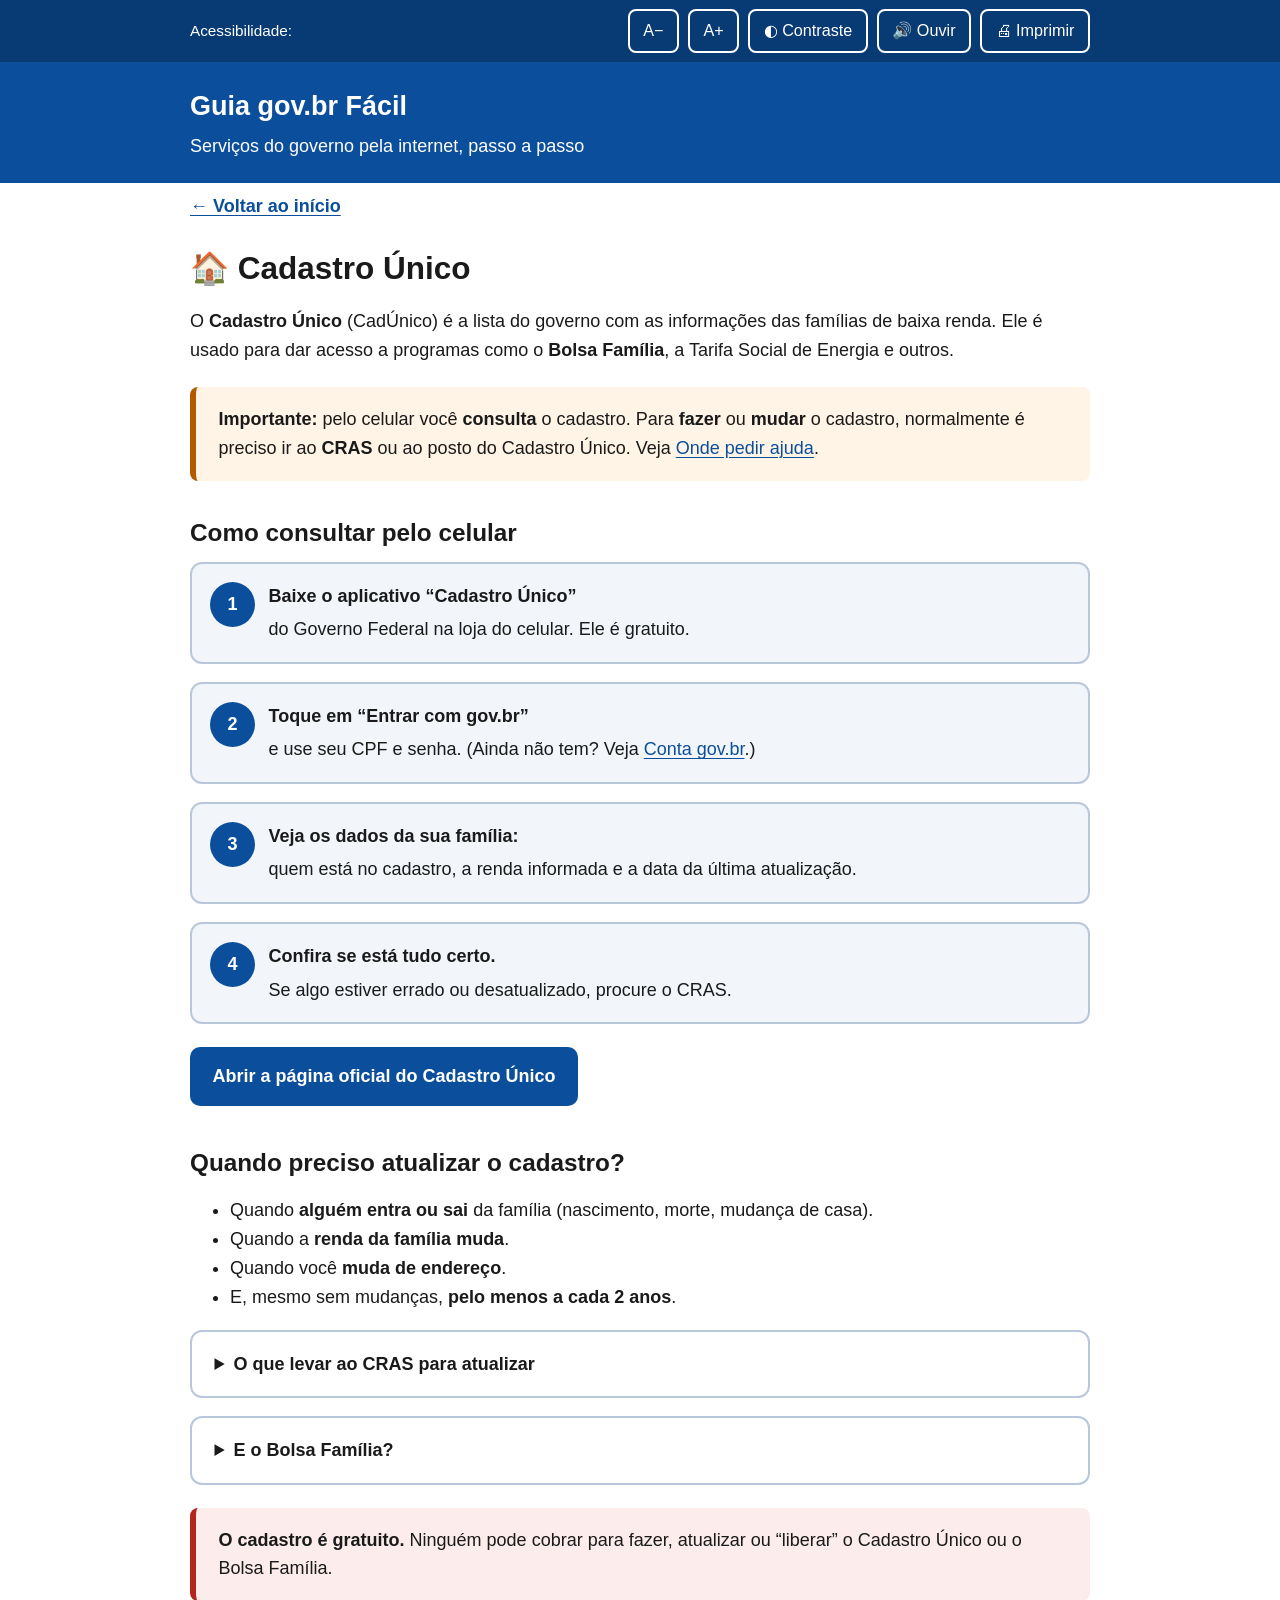
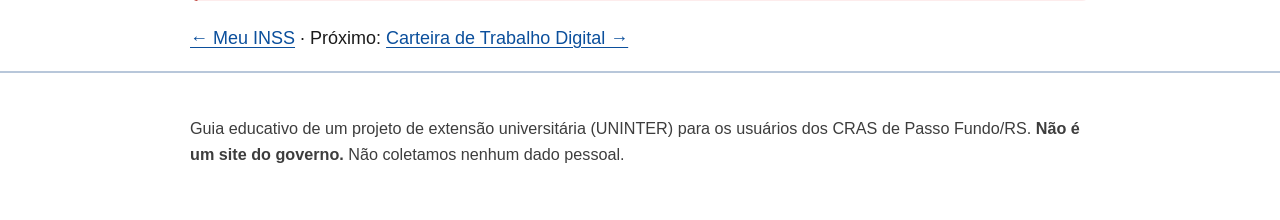
==== cadastro-unico.html @ 344e07c2 "Primeira versão do Guia gov.br Fácil Guia acessível com passo a passo para conta gov.br, Meu INSS, C" ====
<!DOCTYPE html>
<html lang="pt-BR">
<head>
  <meta charset="utf-8">
  <meta name="viewport" content="width=device-width, initial-scale=1">
  <title>Cadastro Único — Guia gov.br Fácil</title>
  <meta name="description" content="Como consultar o Cadastro Único pelo celular e quando é preciso ir ao CRAS, em linguagem simples.">
  <link rel="stylesheet" href="css/style.css">
  <script src="js/acessibilidade.js"></script>
</head>
<body>
  <a class="pular" href="#conteudo">Pular para o conteúdo</a>
  <div id="barra-acess" class="barra-acess" role="region" aria-label="Recursos de acessibilidade"></div>

  <header class="topo">
    <div class="container">
      <p class="marca"><a href="index.html">Guia gov.br Fácil</a></p>
      <p>Serviços do governo pela internet, passo a passo</p>
    </div>
  </header>

  <main id="conteudo" class="container" tabindex="-1">
    <a class="voltar" href="index.html">← Voltar ao início</a>
    <h1>🏠 Cadastro Único</h1>

    <p>O <strong>Cadastro Único</strong> (CadÚnico) é a lista do governo com as informações das famílias de baixa renda. Ele é usado para dar acesso a programas como o <strong>Bolsa Família</strong>, a Tarifa Social de Energia e outros.</p>

    <div class="aviso">
      <p><strong>Importante:</strong> pelo celular você <strong>consulta</strong> o cadastro. Para <strong>fazer</strong> ou <strong>mudar</strong> o cadastro, normalmente é preciso ir ao <strong>CRAS</strong> ou ao posto do Cadastro Único. Veja <a href="ajuda.html">Onde pedir ajuda</a>.</p>
    </div>

    <h2>Como consultar pelo celular</h2>
    <ol class="passos">
      <li><strong>Baixe o aplicativo “Cadastro Único”</strong> do Governo Federal na loja do celular. Ele é gratuito.</li>
      <li><strong>Toque em “Entrar com gov.br”</strong> e use seu CPF e senha. (Ainda não tem? Veja <a href="conta-govbr.html">Conta gov.br</a>.)</li>
      <li><strong>Veja os dados da sua família:</strong> quem está no cadastro, a renda informada e a data da última atualização.</li>
      <li><strong>Confira se está tudo certo.</strong> Se algo estiver errado ou desatualizado, procure o CRAS.</li>
    </ol>

    <p class="nao-imprimir"><a class="botao" href="https://www.gov.br/mds/pt-br/acoes-e-programas/cadastro-unico" rel="noopener">Abrir a página oficial do Cadastro Único</a></p>

    <h2>Quando preciso atualizar o cadastro?</h2>
    <ul>
      <li>Quando <strong>alguém entra ou sai</strong> da família (nascimento, morte, mudança de casa).</li>
      <li>Quando a <strong>renda da família muda</strong>.</li>
      <li>Quando você <strong>muda de endereço</strong>.</li>
      <li>E, mesmo sem mudanças, <strong>pelo menos a cada 2 anos</strong>.</li>
    </ul>

    <details>
      <summary>O que levar ao CRAS para atualizar</summary>
      <div>
        <ul>
          <li>Documento com foto e <strong>CPF</strong> de quem vai responder pela família.</li>
          <li><strong>CPF ou certidão</strong> de todas as pessoas da família.</li>
          <li><strong>Comprovante de endereço</strong>, se tiver.</li>
          <li>Comprovantes de renda e carteira de trabalho, se tiver.</li>
        </ul>
        <p>A lista pode mudar. Antes de ir, ligue para o CRAS e confirme.</p>
      </div>
    </details>

    <details>
      <summary>E o Bolsa Família?</summary>
      <div>
        <p>Para ver informações do Bolsa Família, use o aplicativo <strong>“Bolsa Família”</strong> do Governo Federal, entrando com a conta gov.br. Lá aparecem o valor, o calendário de pagamento e avisos.</p>
        <p>Dúvidas: ligue <span class="tel">121</span> (Ministério do Desenvolvimento e Assistência Social). A ligação é gratuita.</p>
      </div>
    </details>

    <div class="perigo">
      <p><strong>O cadastro é gratuito.</strong> Ninguém pode cobrar para fazer, atualizar ou “liberar” o Cadastro Único ou o Bolsa Família.</p>
    </div>

    <p><a href="meu-inss.html">← Meu INSS</a> · Próximo: <a href="carteira-trabalho.html">Carteira de Trabalho Digital →</a></p>
  </main>

  <footer class="rodape">
    <div class="container">
      <p>Guia educativo de um projeto de extensão universitária (UNINTER) para os usuários dos CRAS de Passo Fundo/RS. <strong>Não é um site do governo.</strong> Não coletamos nenhum dado pessoal.</p>
    </div>
  </footer>
</body>
</html>
---- css/style.css ----
/* Guia gov.br Fácil — estilos
   Cores com contraste mínimo 4.5:1 (WCAG 2.1 AA). Modo alto contraste: preto/amarelo. */

:root {
  --fundo: #ffffff;
  --texto: #1a1a1a;
  --texto-suave: #3d3d3d;
  --primaria: #0b4f9c;
  --primaria-escura: #083a73;
  --sobre-primaria: #ffffff;
  --cartao: #f2f6fb;
  --borda: #b8c7da;
  --alerta-fundo: #fff4e5;
  --alerta-borda: #b35900;
  --perigo-fundo: #fdecec;
  --perigo-borda: #b3261e;
  --ok-fundo: #e8f5e9;
  --ok-borda: #2e7d32;
  --foco: #ffbf00;
  --escala: 1;
}

html.alto-contraste {
  --fundo: #000000;
  --texto: #ffffff;
  --texto-suave: #ffffff;
  --primaria: #ffff00;
  --primaria-escura: #ffff00;
  --sobre-primaria: #000000;
  --cartao: #000000;
  --borda: #ffffff;
  --alerta-fundo: #000000;
  --alerta-borda: #ffff00;
  --perigo-fundo: #000000;
  --perigo-borda: #ffff00;
  --ok-fundo: #000000;
  --ok-borda: #ffff00;
  --foco: #00ffff;
}

* { box-sizing: border-box; }

html { font-size: calc(112.5% * var(--escala)); } /* 18px base */

body {
  margin: 0;
  background: var(--fundo);
  color: var(--texto);
  font-family: Verdana, "Segoe UI", Arial, sans-serif;
  line-height: 1.6;
}

a { color: var(--primaria); text-decoration: underline; text-underline-offset: 3px; }
html.alto-contraste a { color: #ffff00; }

:focus-visible {
  outline: 4px solid var(--foco);
  outline-offset: 3px;
}

.pular {
  position: absolute;
  left: -9999px;
  top: 0;
  background: var(--primaria);
  color: var(--sobre-primaria);
  padding: .75rem 1rem;
  z-index: 100;
}
.pular:focus { left: 1rem; top: 1rem; }

.container { max-width: 52rem; margin: 0 auto; padding: 0 1rem; }

/* Barra de acessibilidade */
.barra-acess {
  background: var(--primaria-escura);
  color: var(--sobre-primaria);
}
.barra-acess .container {
  display: flex;
  flex-wrap: wrap;
  gap: .5rem;
  padding-top: .5rem;
  padding-bottom: .5rem;
  align-items: center;
  justify-content: flex-end;
}
.barra-acess span { margin-right: auto; font-size: .85rem; }
.barra-acess button {
  font: inherit;
  font-size: .9rem;
  min-height: 44px;
  min-width: 44px;
  padding: .35rem .75rem;
  border: 2px solid var(--sobre-primaria);
  background: transparent;
  color: var(--sobre-primaria);
  border-radius: 8px;
  cursor: pointer;
}
html.alto-contraste .barra-acess { background: #000; border-bottom: 2px solid #ffff00; }
html.alto-contraste .barra-acess button { border-color: #ffff00; color: #ffff00; }
.barra-acess button[aria-pressed="true"] { background: var(--sobre-primaria); color: var(--primaria-escura); }
html.alto-contraste .barra-acess button[aria-pressed="true"] { background: #ffff00; color: #000; }

/* Cabeçalho */
.topo { background: var(--primaria); color: var(--sobre-primaria); padding: 1.25rem 0; }
html.alto-contraste .topo { background: #000; border-bottom: 2px solid #ffff00; }
.topo a { color: var(--sobre-primaria); text-decoration: none; }
.topo .marca { font-size: 1.5rem; font-weight: bold; margin: 0; }
.topo p { margin: .25rem 0 0; }

main { padding: 1.5rem 0 3rem; }

h1 { font-size: 1.75rem; line-height: 1.3; margin: .5rem 0 1rem; }
h2 { font-size: 1.35rem; line-height: 1.3; margin: 2rem 0 .75rem; }
h3 { font-size: 1.1rem; margin: 1.25rem 0 .5rem; }

.voltar {
  display: inline-block;
  margin-bottom: .5rem;
  padding: .5rem 0;
  font-weight: bold;
}

/* Menu de serviços na página inicial */
.menu-servicos { list-style: none; padding: 0; display: grid; gap: 1rem; grid-template-columns: 1fr; }
@media (min-width: 640px) { .menu-servicos { grid-template-columns: 1fr 1fr; } }
.menu-servicos a {
  display: flex;
  gap: 1rem;
  align-items: center;
  min-height: 5rem;
  padding: 1rem 1.25rem;
  background: var(--cartao);
  border: 2px solid var(--borda);
  border-radius: 12px;
  color: var(--texto);
  text-decoration: none;
  font-weight: bold;
  font-size: 1.1rem;
}
.menu-servicos a:hover { border-color: var(--primaria); }
.menu-servicos .icone { font-size: 2rem; line-height: 1; }
.menu-servicos small { display: block; font-weight: normal; font-size: .85rem; color: var(--texto-suave); }

/* Passo a passo */
ol.passos { list-style: none; padding: 0; counter-reset: passo; margin: 0; }
ol.passos > li {
  counter-increment: passo;
  position: relative;
  background: var(--cartao);
  border: 2px solid var(--borda);
  border-radius: 12px;
  padding: 1rem 1rem 1rem 4.25rem;
  margin-bottom: 1rem;
}
ol.passos > li::before {
  content: counter(passo);
  position: absolute;
  left: 1rem;
  top: 1rem;
  width: 2.5rem;
  height: 2.5rem;
  border-radius: 50%;
  background: var(--primaria);
  color: var(--sobre-primaria);
  font-weight: bold;
  display: flex;
  align-items: center;
  justify-content: center;
}
ol.passos > li strong:first-child { display: block; margin-bottom: .25rem; }

/* Caixas de aviso */
.aviso, .perigo, .dica {
  border-left: 6px solid;
  border-radius: 8px;
  padding: 1rem 1.25rem;
  margin: 1.25rem 0;
}
.aviso { background: var(--alerta-fundo); border-color: var(--alerta-borda); }
.perigo { background: var(--perigo-fundo); border-color: var(--perigo-borda); }
.dica { background: var(--ok-fundo); border-color: var(--ok-borda); }
html.alto-contraste .aviso,
html.alto-contraste .perigo,
html.alto-contraste .dica { border: 2px solid #ffff00; border-left-width: 6px; }
.aviso > :first-child, .perigo > :first-child, .dica > :first-child { margin-top: 0; }
.aviso > :last-child, .perigo > :last-child, .dica > :last-child { margin-bottom: 0; }

/* Blocos que abrem e fecham */
details {
  border: 2px solid var(--borda);
  border-radius: 12px;
  margin: 1rem 0;
  background: var(--fundo);
}
summary {
  cursor: pointer;
  padding: 1rem 1.25rem;
  font-weight: bold;
  min-height: 44px;
}
details[open] summary { border-bottom: 2px solid var(--borda); }
details > div { padding: 1rem 1.25rem; }

/* Botão de link oficial */
.botao {
  display: inline-block;
  background: var(--primaria);
  color: var(--sobre-primaria) !important;
  text-decoration: none;
  font-weight: bold;
  padding: .85rem 1.25rem;
  border-radius: 10px;
  min-height: 44px;
  margin: .25rem 0;
}
html.alto-contraste .botao { border: 2px solid #ffff00; }
.botao:hover { background: var(--primaria-escura); }

/* Lista de contatos */
.contatos { list-style: none; padding: 0; }
.contatos li {
  background: var(--cartao);
  border: 2px solid var(--borda);
  border-radius: 12px;
  padding: 1rem 1.25rem;
  margin-bottom: 1rem;
}
.tel { font-size: 1.3rem; font-weight: bold; }

/* Rodapé */
.rodape {
  border-top: 2px solid var(--borda);
  padding: 1.5rem 0 2rem;
  font-size: .9rem;
  color: var(--texto-suave);
}

/* Impressão: vira cartilha */
@media print {
  .barra-acess, .pular, .voltar, .nao-imprimir { display: none !important; }
  html { font-size: 13pt; }
  body { background: #fff; color: #000; }
  .topo { background: #fff; color: #000; border-bottom: 2px solid #000; }
  .topo a { color: #000; }
  details { border: 1px solid #000; }
  details > div { display: block !important; }
  ol.passos > li, .aviso, .perigo, .dica, .contatos li { break-inside: avoid; background: #fff; }
  a[href^="http"]::after { content: " (" attr(href) ")"; font-size: .85em; word-break: break-all; }
  .botao { background: #fff; color: #000 !important; border: 1px solid #000; }
}

@media (prefers-reduced-motion: reduce) {
  * { scroll-behavior: auto !important; transition: none !important; }
}
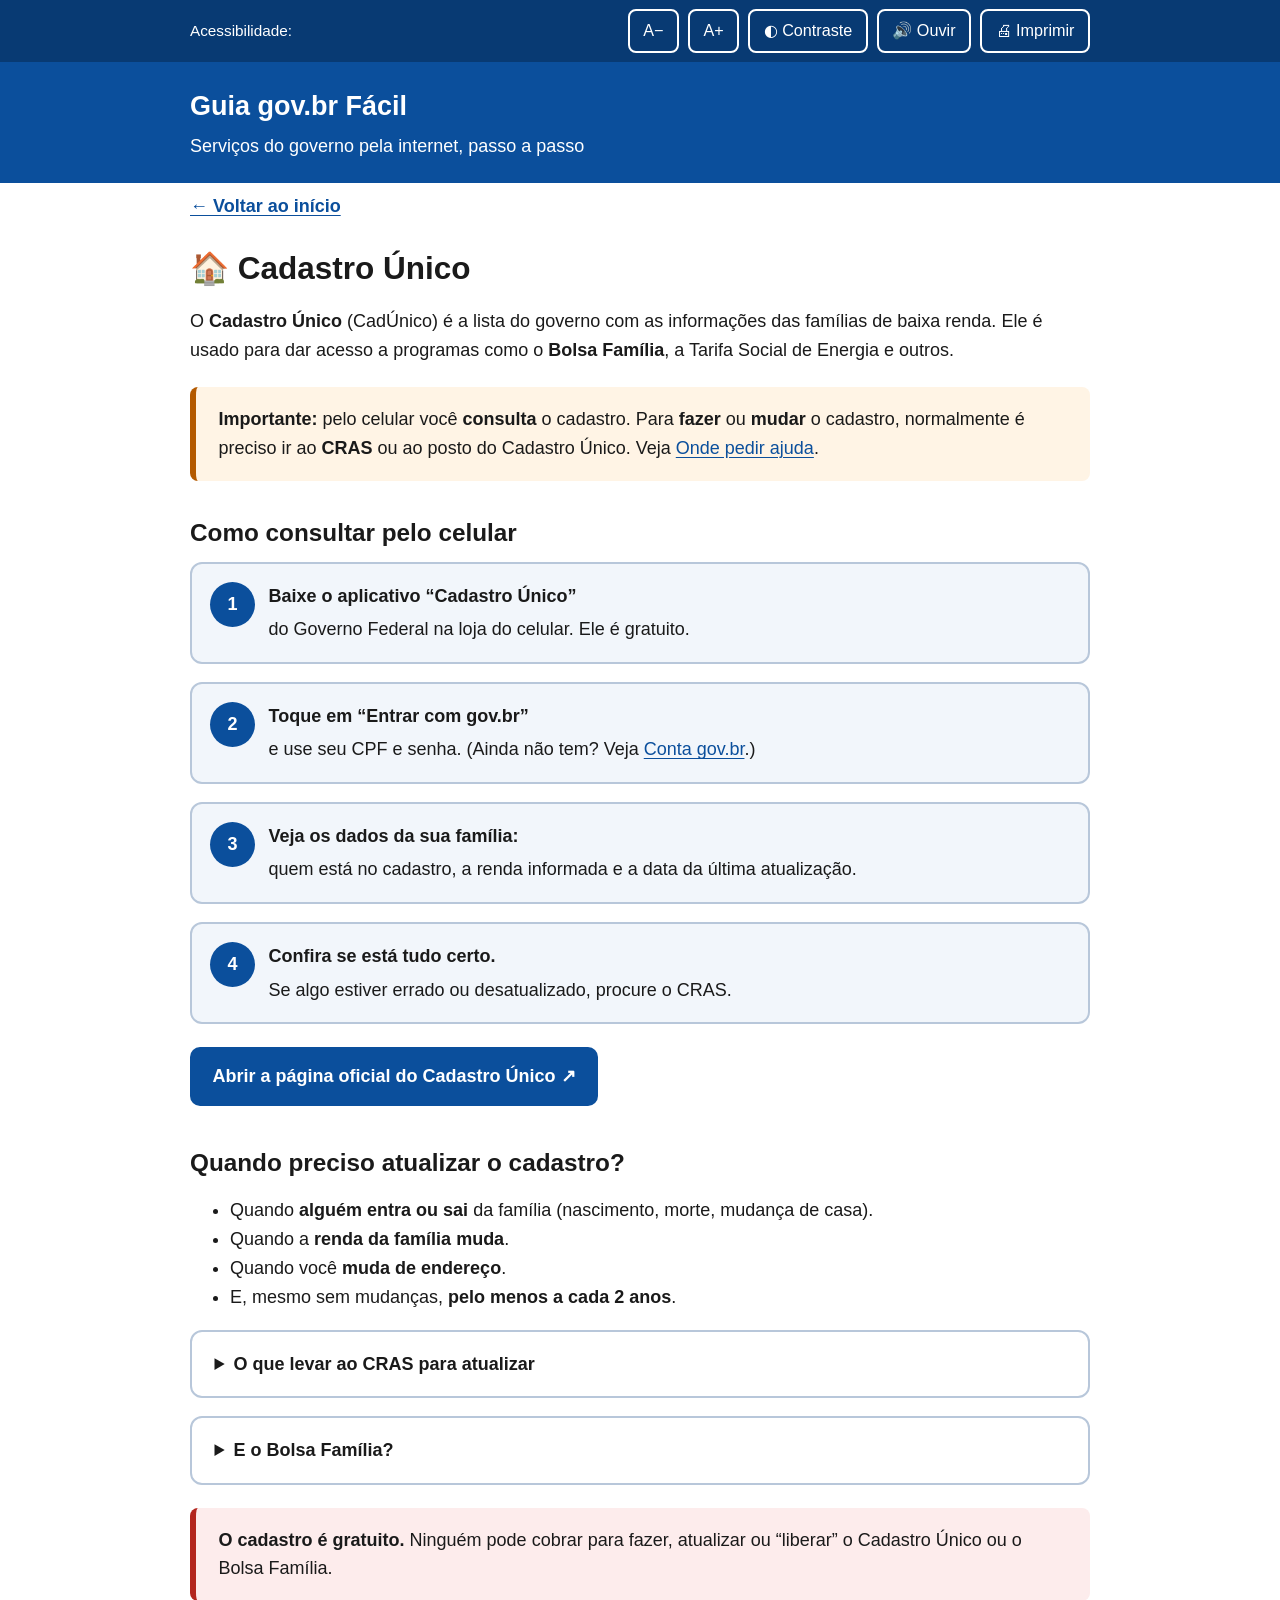
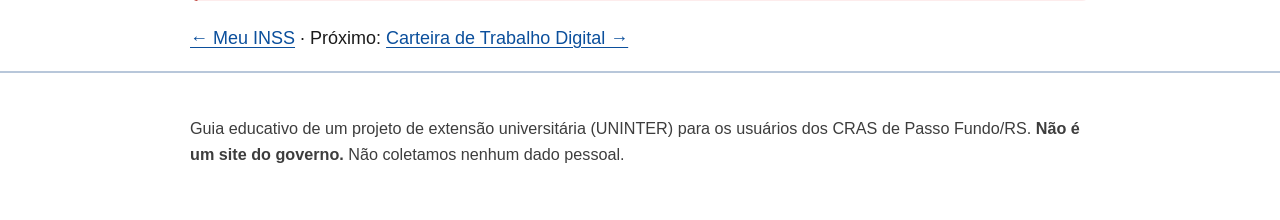
==== commit 30e80966: "Links externos abrem em nova aba" ====
--- a/cadastro-unico.html
+++ b/cadastro-unico.html
@@ -37,7 +37,7 @@
       <li><strong>Confira se está tudo certo.</strong> Se algo estiver errado ou desatualizado, procure o CRAS.</li>
     </ol>
 
-    <p class="nao-imprimir"><a class="botao" href="https://www.gov.br/mds/pt-br/acoes-e-programas/cadastro-unico" rel="noopener">Abrir a página oficial do Cadastro Único</a></p>
+    <p class="nao-imprimir"><a class="botao" href="https://www.gov.br/mds/pt-br/acoes-e-programas/cadastro-unico" target="_blank" rel="noopener noreferrer">Abrir a página oficial do Cadastro Único <span aria-hidden="true">↗</span><span class="sr-only"> (abre em nova aba)</span></a></p>
 
     <h2>Quando preciso atualizar o cadastro?</h2>
     <ul>
--- a/css/style.css
+++ b/css/style.css
@@ -71,6 +71,19 @@
 
 .container { max-width: 52rem; margin: 0 auto; padding: 0 1rem; }
 
+/* Texto só para leitores de tela */
+.sr-only {
+  position: absolute;
+  width: 1px;
+  height: 1px;
+  padding: 0;
+  margin: -1px;
+  overflow: hidden;
+  clip: rect(0, 0, 0, 0);
+  white-space: nowrap;
+  border: 0;
+}
+
 /* Barra de acessibilidade */
 .barra-acess {
   background: var(--primaria-escura);
